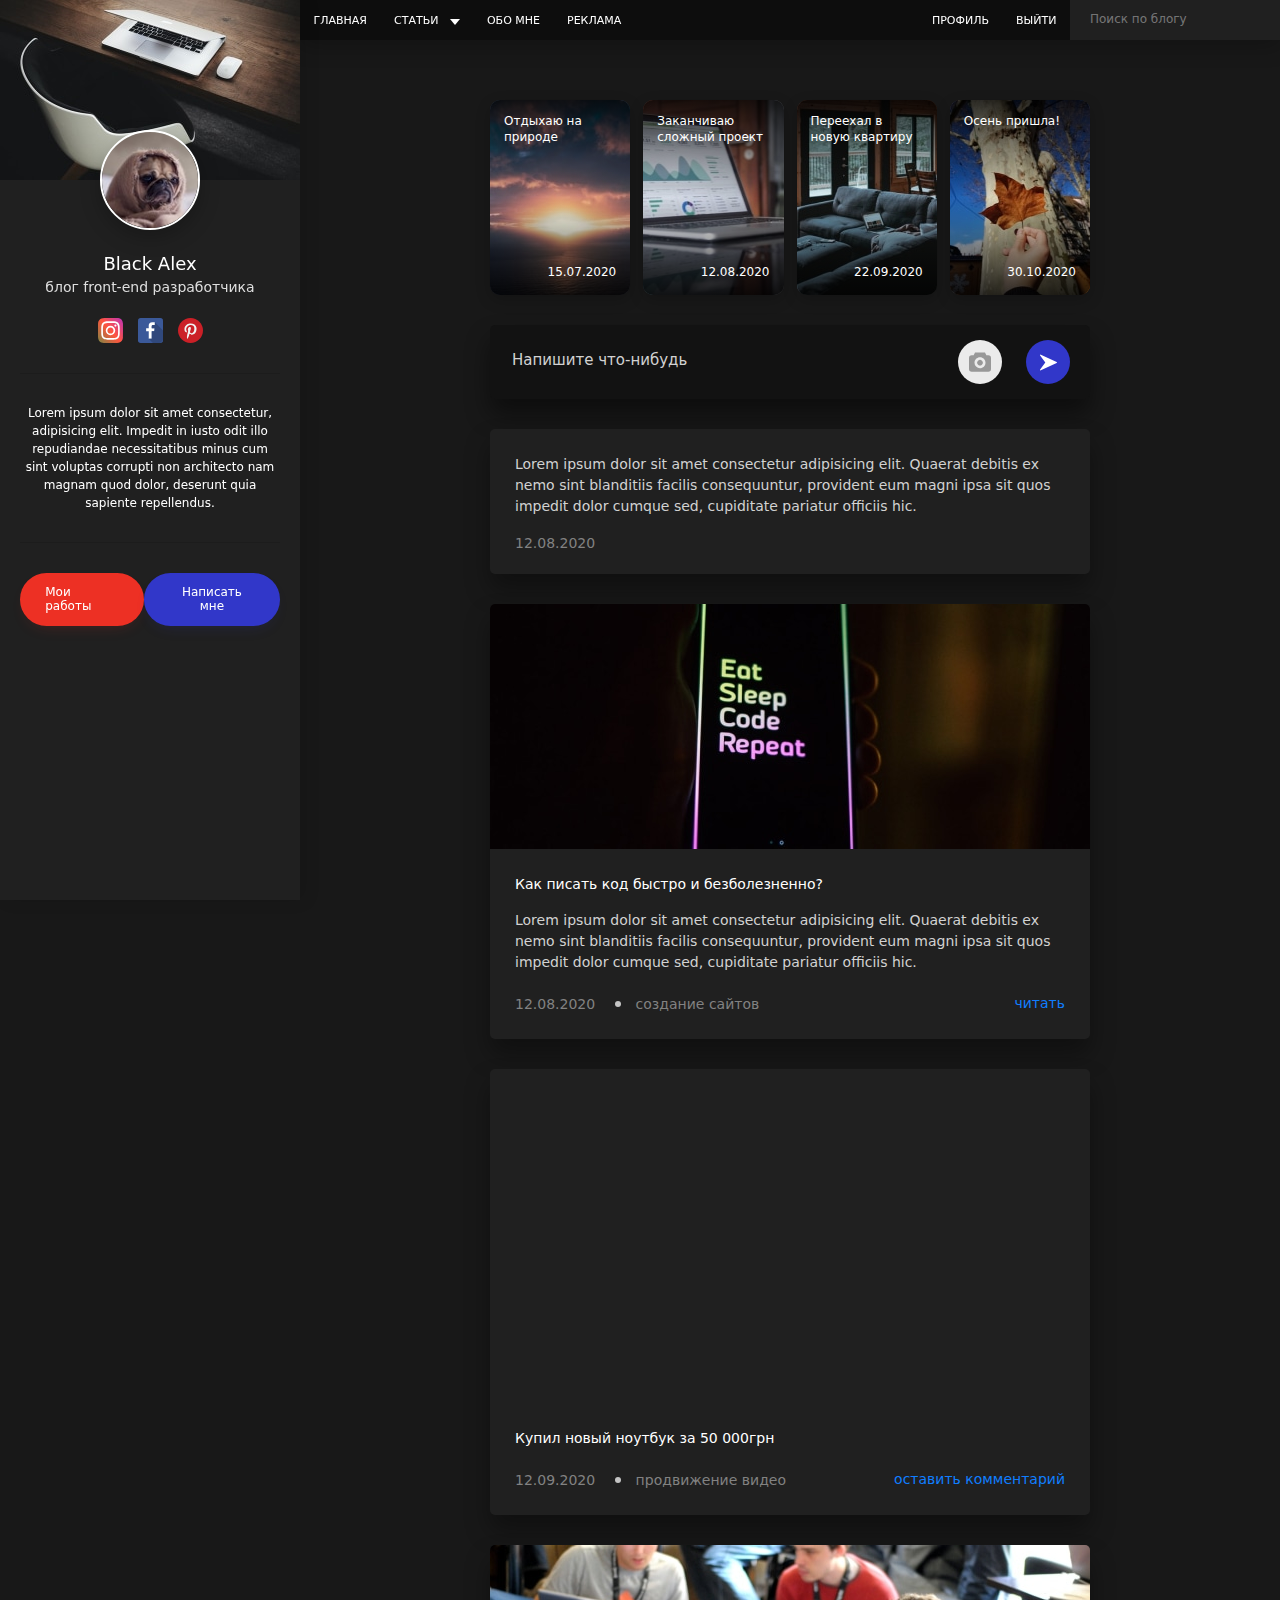
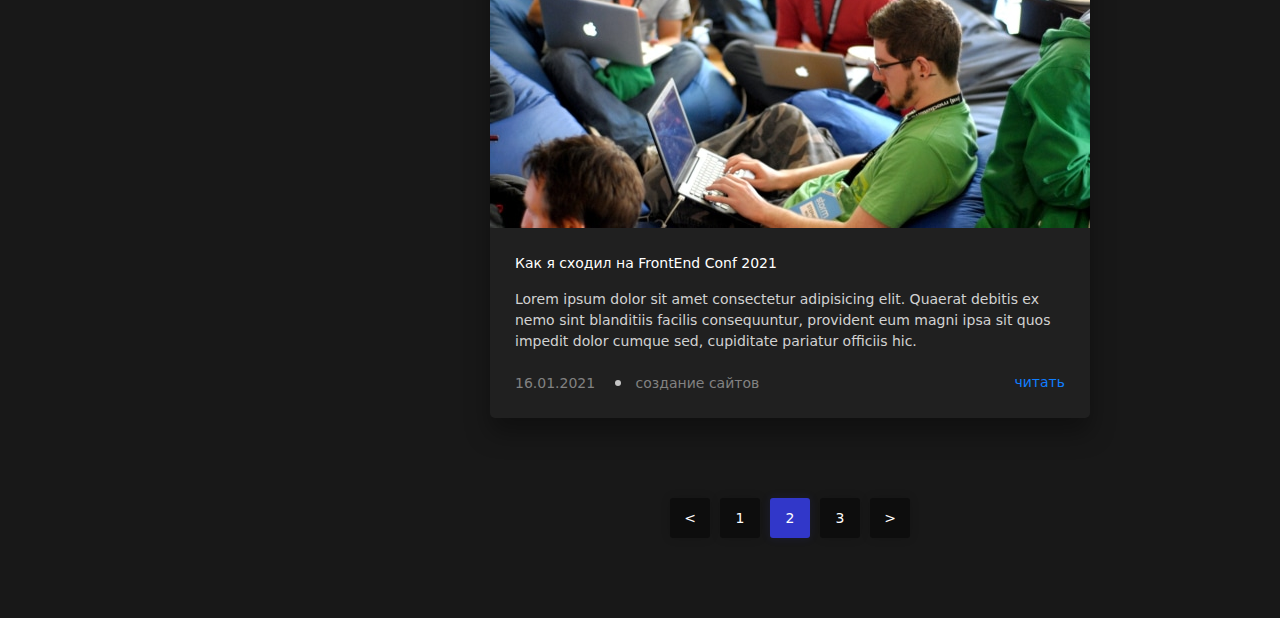
==== index.html @ 2cae20ec "Initial commit" ====
<!DOCTYPE html>
<html lang="ru">

<head>
    <meta charset="UTF-8">
    <link rel="stylesheet" href="assets/css/style.min.css">
    
    <!-- Useful meta tags -->
    <meta http-equiv="x-ua-compatible" content="ie=edge">
    <meta name="viewport" content="width=device-width, initial-scale=1, shrink-to-fit=no">
    <meta name="robots" content="index, follow">
    <meta name="google" content="notranslate">
    <meta name="format-detection" content="telephone=no">
    <meta name="description" content="">
    
    <title>Personal Blog</title>
</head>

<body>

    <div class="page">
        <header class="header">
            <div class="header__left">
                <nav class="nav">
                    <ul class="nav__list">
                        <li class="nav__item">
                            <a class="nav__link" href="index.html">Главная</a>
                        </li>
                        <li class="nav__item">
                            <a class="nav__link has-subnav" href="#!">Статьи</a>
        
                            <ul class="subnav">
                                <li><a class="subnav__link" href="#!">Создание сайтов</a></li>
                                <li><a class="subnav__link" href="#!">Интернет-маркетинг</a></li>
                                <li><a class="subnav__link" href="#!">Продвижение видео</a></li>
                            </ul>
                        </li>
                        <li class="nav__item">
                            <a class="nav__link" href="text/html">Обо мне</a>
                        </li>
                        <li class="nav__item">
                            <a class="nav__link" href="text.html">Реклама</a>
                        </li>
                    </ul>
                </nav>
            </div>
            <div class="header__right">
                <nav class="nav">
                    <ul class="nav__list">
                        <li class="nav__item">
                            <a class="nav__link" href="profile.html">Профиль</a>
                        </li>
                        <li class="nav__item">
                            <a class="nav__link" href="#!">Выйти</a>
                        </li>
                    </ul>
                </nav>
        
                <form class="search" action="./search.html" method="get">
                    <input class="search__input" type="text" placeholder="Поиск по блогу">
                </form>
            </div>
        </header>
        <aside class="sidebar">
        
            <div class="sidebar__header">
                <img src="./assets/images/sidebar-header.jpg" alt="sidebar-header">
            </div>
        
            <div class="sidebar__content">
                <div class="profile">
                    <img class="profile__avatar" src="./assets/images/avatar.jpg" alt="">
                    <div class="profile__name">Black Alex</div>
                    <div class="profile__prof">блог front-end разработчика</div>
        
                    <ul class="social">
                        <li class="social__item">
                            <a class="social__link" href="#!">
                                <img src="./assets/images/instagram.svg" alt="instagram">
                            </a>
                        </li>
                        <li class="social__item">
                            <a class="social__link" href="#!">
                                <img src="./assets/images/facebook.svg" alt="facebook">
                            </a>
                        </li>
                        <li class="social__item">
                            <a class="social__link" href="#!">
                                <img src="./assets/images/pinterest.svg" alt="pinterest">
                            </a>
                        </li>
                    </ul>
                    <div class="profile__text">
                        <p>
                            Lorem ipsum dolor sit amet consectetur, adipisicing elit.
                            Impedit in iusto odit illo repudiandae necessitatibus minus cum
                            sint voluptas corrupti non architecto nam magnam quod dolor, deserunt
                            quia sapiente repellendus.
                        </p>
                    </div>
                </div>
            </div>
        
            <div class="sidebar__footer">
                <a class="btn btn--red" href="works.html">Мои работы</a>
                <button class="btn btn--blue" type="button">Написать мне</button>
            </div>
        </aside>
        <main class="main">
            <div class="container">
                
                <div class="stories">
                    <div class="stories__item">
                        <img class="stories__preview" src="./assets/images/stories/1.jpg" alt="stories">
                        <div class="stories__title">Отдыхаю на природе</div>
                        <time class="stories__date" datetime="2020-07-15 16:10">15.07.2020</time>
                    </div>
                    <div class="stories__item">
                        <img class="stories__preview" src="./assets/images/stories/2.jpg" alt="stories">
                        <div class="stories__title">Заканчиваю сложный проект</div>
                        <time class="stories__date" datetime="2020-08-12 15:15">12.08.2020</time>
                    </div>
                    <div class="stories__item">
                        <img class="stories__preview" src="./assets/images/stories/3.jpg" alt="stories">
                        <div class="stories__title">Переехал в новую квартиру</div>
                        <time class="stories__date" datetime="2020-09-22 17:26">22.09.2020</time>
                    </div>
                    <div class="stories__item">
                        <img class="stories__preview" src="./assets/images/stories/4.jpg" alt="stories">
                        <div class="stories__title">Осень пришла!</div>
                        <time class="stories__date" datetime="2020-10-30 12:00">30.10.2020</time>
                    </div>
                </div>
                
                <div class="add-post">
                    <form class="add-post__form" action="/" method="post">
                        <textarea class="add-post__textarea" name="post-text" placeholder="Напишите что-нибудь"></textarea>
                
                        <div class="add-post__form-actions">
                            <label class="add-post__file" for="add-post-file">
                                <input type="file" id="add-post-file">
                            </label>
                            <button class="add-post__send" type="submit">
                                <img src="./assets/images/send.svg" alt="Отправить">
                            </button>
                        </div>
                
                    </form>
                </div>
                
                <div class="post">
                    <div class="post__content">
                        <p class="post__description">
                            Lorem ipsum dolor sit amet consectetur adipisicing elit. Quaerat debitis ex nemo
                            sint blanditiis facilis consequuntur, provident eum magni ipsa sit quos impedit dolor
                            cumque sed, cupiditate pariatur officiis hic.
                        </p>
                    </div>
                
                    <div class="post__footer">
                        <ul class="post__data">
                            <li class="post__data-item">
                                <time datetime="2020-08-12 15:53">
                                    12.08.2020
                                </time>
                            </li>
                        </ul>
                    </div>
                </div>
                
                <article class="post">
                    <div class="post__header post__header--preview">
                        <a href="post.html">
                            <img class="post__preview" src="./assets/images/post-2.jpg" alt="Как писать код быстро и безболезненно?">
                        </a>
                    </div>
                    <div class="post__content">
                        <h2 class="post__title">
                            <a href="post.html">
                                Как писать код быстро и безболезненно?
                            </a>
                        </h2>
                        <p class="post__description">
                            Lorem ipsum dolor sit amet consectetur adipisicing elit. Quaerat debitis ex nemo
                            sint blanditiis facilis consequuntur, provident eum magni ipsa sit quos impedit dolor
                            cumque sed, cupiditate pariatur officiis hic.
                        </p>
                    </div>
                
                    <div class="post__footer">
                        <ul class="post__data">
                            <li class="post__data-item">
                                <time datetime="2020-08-12 15:53">
                                    12.08.2020
                                </time>
                            </li>
                            <li class="post__data-item">
                                <a href="#!">
                                    создание сайтов
                                </a>
                            </li>
                        </ul>
                        <a href="post.html" class="post__read">читать</a>
                    </div>
                </article>
                
                <article class="post">
                    <div class="post__header">
                
                        <div class="embed">
                            <iframe src="https://www.youtube.com/embed/mQfIu8WMwYc" frameborder="0"
                                allow="accelerometer; autoplay; clipboard-write; encrypted-media; gyroscope; picture-in-picture"
                                allowfullscreen></iframe>
                        </div>
                
                    </div>
                    <div class="post__content">
                        <h2 class="post__title">
                            <a href="post.html">
                                Купил новый ноутбук за 50 000грн
                            </a>
                        </h2>
                    </div>
                
                    <div class="post__footer">
                        <ul class="post__data">
                            <li class="post__data-item">
                                <time datetime="2020-09-12 15:53">
                                    12.09.2020
                                </time>
                            </li>
                            <li class="post__data-item">
                                <a href="#!">
                                    продвижение видео
                                </a>
                            </li>
                        </ul>
                        <a href="#!" class="post__read">оставить комментарий</a>
                    </div>
                </article>
                
                <article class="post">
                    <div class="post__header post__header--preview">
                        <a href="post.html">
                            <img class="post__preview" src="./assets/images/post-4.jpg" alt="Как я сходил на FrontEnd Conf 2021">
                        </a>
                    </div>
                    <div class="post__content">
                        <h2 class="post__title">
                            <a href="post.html">
                                Как я сходил на FrontEnd Conf 2021
                            </a>
                        </h2>
                        <p class="post__description">
                            Lorem ipsum dolor sit amet consectetur adipisicing elit. Quaerat debitis ex nemo
                            sint blanditiis facilis consequuntur, provident eum magni ipsa sit quos impedit dolor
                            cumque sed, cupiditate pariatur officiis hic.
                        </p>
                    </div>
                
                    <div class="post__footer">
                        <ul class="post__data">
                            <li class="post__data-item">
                                <time datetime="2021-01-16 15:53">
                                    16.01.2021
                                </time>
                            </li>
                            <li class="post__data-item">
                                <a href="#!">
                                    создание сайтов
                                </a>
                            </li>
                        </ul>
                        <a href="post.html" class="post__read">читать</a>
                    </div>
                </article>
                
                <ul class="pagination">
                    <li class="pagination__item">
                        <a class="pagination__link" href="#!">&lt;</a>
                    </li>
                    <li class="pagination__item">
                        <a class="pagination__link" href="#!">1</a>
                    </li>
                    <li class="pagination__item">
                        <a class="pagination__link active" href="#!">2</a>
                    </li>
                    <li class="pagination__item">
                        <a class="pagination__link" href="#!">3</a>
                    </li>
                    <li class="pagination__item">
                        <a class="pagination__link" href="#!">&gt;</a>
                    </li>
                </ul>
            </div>

        </main>
    </div>


    <script src="assets/js/app.js"></script>
</body>

</html>
---- assets/css/style.min.css ----
/* http://meyerweb.com/eric/tools/css/reset/
   v2.0-modified | 20110126
   License: none (public domain)
*/
html, body, div, span, applet, object, iframe,
h1, h2, h3, h4, h5, h6, p, blockquote, pre,
a, abbr, acronym, address, big, cite, code,
del, dfn, em, img, ins, kbd, q, s, samp,
small, strike, strong, sub, sup, tt, var,
b, u, i, center,
dl, dt, dd, ol, ul, li,
fieldset, form, label, legend,
table, caption, tbody, tfoot, thead, tr, th, td,
article, aside, canvas, details, embed,
figure, figcaption, footer, header, hgroup,
menu, nav, output, ruby, section, summary,
time, mark, audio, video {
  margin: 0;
  padding: 0;
  border: 0;
  font-size: 100%;
  font: inherit;
  vertical-align: baseline; }

/* make sure to set some focus styles for accessibility */
:focus {
  outline: 0; }

/* HTML5 display-role reset for older browsers */
article, aside, details, figcaption, figure,
footer, header, hgroup, menu, nav, section {
  display: block; }

body {
  line-height: 1; }

ol, ul {
  list-style: none; }

blockquote, q {
  quotes: none; }

blockquote:before, blockquote:after,
q:before, q:after {
  content: '';
  content: none; }

table {
  border-collapse: collapse;
  border-spacing: 0; }

input[type=search]::-webkit-search-cancel-button,
input[type=search]::-webkit-search-decoration,
input[type=search]::-webkit-search-results-button,
input[type=search]::-webkit-search-results-decoration {
  -webkit-appearance: none;
  -moz-appearance: none; }

input[type=search] {
  -webkit-appearance: none;
  -moz-appearance: none;
  -webkit-box-sizing: content-box;
  -moz-box-sizing: content-box;
  box-sizing: content-box; }

textarea {
  overflow: auto;
  vertical-align: top;
  resize: vertical; }

/**
 * Correct `inline-block` display not defined in IE 6/7/8/9 and Firefox 3.
 */
audio,
canvas,
video {
  display: inline-block;
  *display: inline;
  *zoom: 1;
  max-width: 100%; }

/**
 * Prevent modern browsers from displaying `audio` without controls.
 * Remove excess height in iOS 5 devices.
 */
audio:not([controls]) {
  display: none;
  height: 0; }

/**
 * Address styling not present in IE 7/8/9, Firefox 3, and Safari 4.
 * Known issue: no IE 6 support.
 */
[hidden] {
  display: none; }

/**
 * 1. Correct text resizing oddly in IE 6/7 when body `font-size` is set using
 *    `em` units.
 * 2. Prevent iOS text size adjust after orientation change, without disabling
 *    user zoom.
 */
html {
  font-size: 100%;
  /* 1 */
  -webkit-text-size-adjust: 100%;
  /* 2 */
  -ms-text-size-adjust: 100%;
  /* 2 */ }

/**
 * Address `outline` inconsistency between Chrome and other browsers.
 */
a:focus {
  outline: thin dotted; }

/**
 * Improve readability when focused and also mouse hovered in all browsers.
 */
a:active,
a:hover {
  outline: 0; }

/**
 * 1. Remove border when inside `a` element in IE 6/7/8/9 and Firefox 3.
 * 2. Improve image quality when scaled in IE 7.
 */
img {
  border: 0;
  /* 1 */
  -ms-interpolation-mode: bicubic;
  /* 2 */ }

/**
 * Address margin not present in IE 6/7/8/9, Safari 5, and Opera 11.
 */
figure {
  margin: 0; }

/**
 * Correct margin displayed oddly in IE 6/7.
 */
form {
  margin: 0; }

/**
 * Define consistent border, margin, and padding.
 */
fieldset {
  border: 1px solid #c0c0c0;
  margin: 0 2px;
  padding: 0.35em 0.625em 0.75em; }

/**
 * 1. Correct color not being inherited in IE 6/7/8/9.
 * 2. Correct text not wrapping in Firefox 3.
 * 3. Correct alignment displayed oddly in IE 6/7.
 */
legend {
  border: 0;
  /* 1 */
  padding: 0;
  white-space: normal;
  /* 2 */
  *margin-left: -7px;
  /* 3 */ }

/**
 * 1. Correct font size not being inherited in all browsers.
 * 2. Address margins set differently in IE 6/7, Firefox 3+, Safari 5,
 *    and Chrome.
 * 3. Improve appearance and consistency in all browsers.
 */
button,
input,
select,
textarea {
  font-size: 100%;
  /* 1 */
  margin: 0;
  /* 2 */
  vertical-align: baseline;
  /* 3 */
  *vertical-align: middle;
  /* 3 */ }

/**
 * Address Firefox 3+ setting `line-height` on `input` using `!important` in
 * the UA stylesheet.
 */
button,
input {
  line-height: normal; }

/**
 * Address inconsistent `text-transform` inheritance for `button` and `select`.
 * All other form control elements do not inherit `text-transform` values.
 * Correct `button` style inheritance in Chrome, Safari 5+, and IE 6+.
 * Correct `select` style inheritance in Firefox 4+ and Opera.
 */
button,
select {
  text-transform: none; }

/**
 * 1. Avoid the WebKit bug in Android 4.0.* where (2) destroys native `audio`
 *    and `video` controls.
 * 2. Correct inability to style clickable `input` types in iOS.
 * 3. Improve usability and consistency of cursor style between image-type
 *    `input` and others.
 * 4. Remove inner spacing in IE 7 without affecting normal text inputs.
 *    Known issue: inner spacing remains in IE 6.
 */
button,
html input[type="button"],
input[type="reset"],
input[type="submit"] {
  -webkit-appearance: button;
  /* 2 */
  cursor: pointer;
  /* 3 */
  *overflow: visible;
  /* 4 */ }

/**
 * Re-set default cursor for disabled elements.
 */
button[disabled],
html input[disabled] {
  cursor: default; }

/**
 * 1. Address box sizing set to content-box in IE 8/9.
 * 2. Remove excess padding in IE 8/9.
 * 3. Remove excess padding in IE 7.
 *    Known issue: excess padding remains in IE 6.
 */
input[type="checkbox"],
input[type="radio"] {
  box-sizing: border-box;
  /* 1 */
  padding: 0;
  /* 2 */
  *height: 13px;
  /* 3 */
  *width: 13px;
  /* 3 */ }

/**
 * 1. Address `appearance` set to `searchfield` in Safari 5 and Chrome.
 * 2. Address `box-sizing` set to `border-box` in Safari 5 and Chrome
 *    (include `-moz` to future-proof).
 */
input[type="search"] {
  -webkit-appearance: textfield;
  /* 1 */
  -moz-box-sizing: content-box;
  -webkit-box-sizing: content-box;
  /* 2 */
  box-sizing: content-box; }

/**
 * Remove inner padding and search cancel button in Safari 5 and Chrome
 * on OS X.
 */
input[type="search"]::-webkit-search-cancel-button,
input[type="search"]::-webkit-search-decoration {
  -webkit-appearance: none; }

/**
 * Remove inner padding and border in Firefox 3+.
 */
button::-moz-focus-inner,
input::-moz-focus-inner {
  border: 0;
  padding: 0; }

/**
 * 1. Remove default vertical scrollbar in IE 6/7/8/9.
 * 2. Improve readability and alignment in all browsers.
 */
textarea {
  overflow: auto;
  /* 1 */
  vertical-align: top;
  /* 2 */ }

/**
 * Remove most spacing between table cells.
 */
table {
  border-collapse: collapse;
  border-spacing: 0; }

html,
button,
input,
select,
textarea {
  color: #222; }

::-moz-selection {
  background: #b3d4fc;
  text-shadow: none; }

::selection {
  background: #b3d4fc;
  text-shadow: none; }

img {
  vertical-align: middle; }

fieldset {
  border: 0;
  margin: 0;
  padding: 0; }

textarea {
  resize: vertical; }

.chromeframe {
  margin: 0.2em 0;
  background: #ccc;
  color: #000;
  padding: 0.2em 0; }

html {
  font-size: 62.5%; }

body {
  background-color: #181818;
  line-height: 1.5;
  font-family: system-ui, -apple-system, "Segoe UI", Roboto, "Helvetica Neue", Arial, "Noto Sans", "Liberation Sans", sans-serif, "Apple Color Emoji", "Segoe UI Emoji", "Segoe UI Symbol", "Noto Color Emoji";
  font-size: 1.4rem;
  color: #fff; }

*,
*:before,
*:after {
  box-sizing: border-box; }

a {
  text-decoration: none; }
  a:hover {
    text-decoration: underline; }

/*  Blocks   */
.page {
  display: flex;
  flex-direction: column;
  justify-content: center;
  min-height: 100vh;
  overflow: hidden; }

.page__title {
  margin-bottom: 3rem;
  font-size: 2.1rem;
  columns: #fff; }
  .page__title--center {
    text-align: center; }

.header {
  display: flex;
  width: calc(100% - 300px);
  background-color: #0D0D0D;
  box-shadow: 0 5px 22px rgba(0, 0, 0, 0.25);
  position: fixed;
  top: 0;
  right: 0;
  z-index: 1000; }

.header__left {
  width: 60%; }

.header__right {
  width: 40%;
  display: flex;
  justify-content: flex-end; }

.nav__list {
  display: flex; }

.nav__item {
  position: relative; }
  .nav__item:hover .nav__link {
    background-color: #3137C9;
    text-decoration: none; }
  .nav__item:hover > .subnav {
    display: block; }

.nav__link {
  display: block;
  padding: 1.35rem;
  font-size: 1.1rem;
  line-height: 1.2;
  color: #fff;
  text-transform: uppercase;
  text-decoration: none;
  transition: background-color .2s linear; }
  .nav__link.has-subnav {
    position: relative;
    padding-right: 3.5rem; }
    .nav__link.has-subnav:after {
      content: "";
      display: block;
      margin-top: 2px;
      border-style: solid;
      border-width: 6px 5px 0 5px;
      border-color: #fff transparent transparent transparent;
      position: absolute;
      top: 50%;
      right: 1.35rem;
      transform: translateY(-50%); }

.subnav {
  display: none;
  width: 16.5rem;
  background-color: #3137C9;
  position: absolute;
  padding: .5rem 0;
  border-radius: 0 0 5px 5px;
  box-shadow: 0 6px 8px rgba(0, 0, 0, 0.2);
  top: 100%;
  left: 0; }

.subnav__link {
  display: block;
  color: #fff;
  font-size: 1.2rem;
  padding: .45rem 1.2rem;
  text-decoration: none;
  transition: background-color .2s linear; }
  .subnav__link:hover {
    background-color: #2c31b4;
    text-decoration: none; }

.search {
  width: 100%;
  max-width: 21rem;
  background-color: #202020; }

.search__input {
  display: block;
  width: 100%;
  padding: 1.2rem 2rem;
  background: transparent;
  border: none;
  font-family: inherit;
  font-size: 1.2rem;
  color: #fff; }
  .search__input::placeholder {
    color: rgba(255, 255, 255, 0.4); }

.sidebar {
  width: 300px;
  height: 100%;
  background-color: #202020;
  box-shadow: 5px 0 15px rgba(5, 5, 5, 0.1);
  position: fixed;
  top: 0;
  left: 0;
  z-index: 1000; }

.sidebar_header {
  height: 180px;
  background-color: #121212; }
  .sidebar_header img {
    display: block;
    width: 100%;
    height: 100%;
    object-fit: cover; }

.sidebar__content {
  padding: 0 2rem;
  margin-top: -5rem; }

.sidebar__footer {
  display: flex;
  justify-content: space-between;
  padding: 0 2rem; }

.main {
  padding: 10rem 0 8rem 300px; }

.container {
  max-width: 70rem;
  margin: 0 auto;
  padding-left: 5rem;
  padding-right: 5rem; }

.profile__avatar {
  display: block;
  width: 10rem;
  height: 10rem;
  margin: 0 auto 2rem;
  position: relative;
  border: 2px solid #fff;
  box-shadow: 0 7px 20px rgba(0, 0, 0, 0.25);
  border-radius: 50%; }

.profile__name {
  font-size: 1.8rem;
  text-align: center; }

.profile__prof {
  margin-bottom: 2rem;
  font-size: 1.4rem;
  font-weight: 300;
  text-align: center;
  color: #DEDEDE; }

.profile__text {
  padding: 3rem 0;
  margin: 3rem 0;
  font-size: 1.2rem;
  text-align: center;
  border-top: 1px solid #1C1C1C;
  border-bottom: 1px solid #1C1C1C; }

.social {
  display: flex;
  justify-content: center; }

.social__item {
  margin: 0 0.75rem; }

.social__link img {
  width: 25px;
  height: 25px; }

.btn {
  display: inline-block;
  vertical-align: top;
  padding: 1.12em 2.1em;
  font-family: inherit;
  background: #121212;
  border: none;
  cursor: pointer;
  border-radius: 3em;
  font-size: 1.2rem;
  line-height: 1.1;
  font-weight: 500;
  color: #fff;
  text-decoration: none;
  transition: background-color .2s liner; }
  .btn:hover {
    text-decoration: none; }
  .btn--red {
    background-color: #ED3024;
    box-shadow: 0 7px 17px -10px rgba(237, 48, 36, 0.3); }
    .btn--red:hover {
      background-color: #e51f13; }
  .btn--blue {
    background-color: #3137C9;
    box-shadow: 0 7px 17px -10px rgba(49, 55, 201, 0.3); }
    .btn--blue:hover {
      background-color: #2c31b4; }
  .btn--rounded {
    border-radius: .41em; }
  .btn--sm {
    padding: .7em 1.25em; }

.stories {
  display: grid;
  grid-template-columns: 1fr 1fr 1fr 1fr;
  grid-column-gap: 13px;
  grid-template-rows: 195px;
  margin-bottom: 3rem; }

.stories__item {
  border-radius: 10px;
  position: relative;
  overflow: hidden;
  box-shadow: 0 5px 15px rgba(0, 0, 0, 0.2);
  cursor: pointer; }
  .stories__item:after {
    content: "";
    display: block;
    width: 100%;
    height: 100%;
    background-image: linear-gradient(to bottom, rgba(0, 0, 0, 0.8), rgba(0, 0, 0, 0) 50%, rgba(0, 0, 0, 0.8));
    position: absolute;
    top: 0;
    left: 0;
    z-index: 2; }
  .stories__item:hover .stories__preview {
    transform: scale(1.3);
    transition-duration: 5s; }

.stories__preview {
  display: block;
  width: 100%;
  height: 100%;
  object-fit: cover;
  position: absolute;
  top: 0;
  left: 0;
  z-index: 1;
  transition: transform 1s linear; }

.stories__title,
.stories__date {
  width: 100%;
  padding: 1.4rem;
  line-height: 1.3;
  font-size: 1.2rem;
  color: #fff;
  position: absolute;
  z-index: 3; }

.stories__title {
  top: 0;
  left: 0; }

.stories__date {
  right: 0;
  bottom: 0;
  text-align: right; }

.add-post {
  padding: 1.5rem 2rem;
  margin-bottom: 3rem;
  box-shadow: 0 15px 25px rgba(0, 0, 0, 0.45);
  background-color: #121212;
  border-radius: 5px; }

.add-post__form {
  display: flex;
  align-items: center; }

.add-post__textarea {
  display: block;
  width: 80%;
  height: 2.6rem;
  border: none;
  background: transparent;
  resize: none;
  font-family: inherit;
  font-size: 1.5rem;
  color: #fff; }
  .add-post__textarea::placeholder {
    color: #D2D2D2; }

.add-post__file,
.add-post__send {
  display: block;
  width: 4.4rem;
  height: 4.4rem;
  border-radius: 50%;
  border: none;
  cursor: pointer;
  transition: background-color .2s linear; }

.add-post__file {
  background: #EBEBEB url("../images/add-photo.svg") center no-repeat; }
  .add-post__file input {
    display: none; }
  .add-post__filehover {
    background-color: #dedede; }

.add-post__send {
  background-color: #3137C9; }
  .add-post__sendhover {
    background-color: #2c31b4; }

.add-post__form-actions {
  width: 20%;
  display: flex;
  justify-content: space-between; }

.post {
  margin-bottom: 3rem;
  padding: 2.5rem;
  background-color: #202020;
  box-shadow: 0 15px 25px rgba(0, 0, 0, 0.35);
  border-radius: 5px;
  overflow: hidden; }

.post__header {
  margin: 0 0 2.5rem; }
  .post__header--preview {
    margin: -2.5rem -2.5rem 2.5rem; }

.post__preview {
  display: block;
  max-width: 100%;
  height: auto; }

.post__content {
  margin-bottom: 2rem; }

.post__title {
  margin-bottom: 1.5rem;
  font-style: 1.8rem;
  color: #fff;
  font-weight: 500; }
  .post__title a {
    color: inherit; }
  .post__title--mb0 {
    margin-bottom: 0; }

.post__text {
  page-break-inside: 1rem;
  font-size: 1.4rem;
  color: #fff;
  border-bottom: 1px solid #1c1c1c; }
  .post__text h2,
  .post__text h3,
  .post__text h4,
  .post__text h5,
  .post__text h6 {
    margin-bottom: 2rem;
    font-weight: 700; }
  .post__text h2 {
    font-size: 1.5em; }
  .post__text h3 {
    font-size: 1.25em; }
  .post__text h4 {
    font-size: 1.15em; }
  .post__text h5,
  .post__text h6 {
    font-size: 1em; }
  .post__text ul,
  .post__text ol {
    margin-bottom: 2rem; }
  .post__text ol {
    list-style: decimal;
    list-style-position: inside; }
  .post__text table {
    margin-bottom: 2rem;
    width: 100%; }
  .post__text img {
    display: block;
    max-width: 100%;
    height: auto; }
  .post__text a {
    color: #3137C9; }
  .post__text p {
    margin-bottom: 2rem; }

.post__subtitle {
  margin-top: 3rem;
  margin-bottom: 2rem;
  font-size: 1.6rem;
  color: #fff;
  font-weight: 500; }

.post__description {
  font-size: 1.4rem;
  color: #D2D2D2; }

.post__footer {
  display: flex;
  justify-content: space-between;
  align-items: center; }

.post__data {
  display: flex;
  color: #828282;
  line-height: 1.2rem; }
  .post__data a {
    color: inherit; }

.post__data-item:not(:last-child):after {
  content: "";
  display: inline-block;
  margin: 0 1.5rem;
  position: relative;
  top: -2px;
  width: 6px;
  height: 6px;
  border-radius: 50%;
  background-color: #C4C4C4; }

.post__read {
  font-size: 1.4rem;
  color: #107EFF;
  text-decoration: none; }
  .post__read:hover {
    text-decoration: underline; }

.post__actions {
  display: flex;
  justify-content: space-between;
  margin-bottom: 1.5rem;
  font-size: 1.2rem;
  color: #fff; }
  .post__actions a {
    color: inherit;
    opacity: 0.6;
    transition: opacity .2s linear; }
    .post__actions a:hover {
      opacity: 1; }

.post__actions-icon {
  margin-left: .5rem; }

.embed,
.fr-video {
  display: block;
  position: relative;
  overflow: hidden; }
  .embed:before,
  .fr-video:before {
    content: "";
    display: block;
    padding-top: 56.25%; }
  .embed iframe,
  .embed video,
  .embed object,
  .embed embed,
  .fr-video iframe,
  .fr-video video,
  .fr-video object,
  .fr-video embed {
    position: absolute;
    top: 0;
    left: 0;
    width: 100%;
    height: 100%;
    z-index: 1; }

.pagination {
  display: flex;
  justify-content: center;
  margin-top: 8rem; }

.pagination__item {
  margin: 0 .5rem; }

.pagination__link {
  display: block;
  width: 40px;
  height: 40px;
  background-color: #0D0D0D;
  border-radius: 3px;
  text-align: center;
  line-height: 4rem;
  color: #fff;
  font-size: 1.4rem;
  text-decoration: none;
  box-shadow: 0 0 10px rgba(0, 0, 0, 0.15);
  transition: background-color .2s linear; }
  .pagination__link:hover {
    background-color: #121212; }
  .pagination__link.active {
    background-color: #3137C9;
    box-shadow: 0 0 10px rgba(49, 55, 201, 0.15); }

.related {
  padding-bottom: .5rem;
  border-bottom: 1px solid #1c1c1c; }

.related__list {
  display: flex;
  flex-wrap: wrap; }

.related__list-item {
  width: 50%;
  margin-bottom: 2.5rem;
  padding: 0 5px; }

.related__list-title {
  font-size: 1.4rem;
  color: #F3EBA2;
  font-weight: 500;
  text-overflow: ellipsis;
  overflow: hidden;
  white-space: nowrap; }
  .related__list-title a {
    color: inherit; }

.related__list-date {
  font-size: 1.2rem;
  color: #828282; }

.comments {
  margin-top: 5rem; }

.comments__item {
  margin-bottom: 3rem; }
  .comments__item > .comments {
    padding-left: 3rem;
    margin-top: 3rem; }

.comments__header {
  display: flex;
  margin-bottom: 1.5rem; }

.comments__avatar {
  width: 3rem;
  height: 3rem;
  border-radius: 50%; }

.comments__author {
  font-size: 1.2rem;
  flex-grow: 1;
  padding-left: 1.5rem;
  line-height: 1.4; }

.comments__name {
  color: #fff;
  font-weight: 500; }

.comments__pubdate {
  color: #757575; }

.comments__text {
  margin-bottom: 1rem;
  line-height: 1.3;
  font-size: 1.2rem;
  color: #fff; }

.comments__reply {
  padding: 0;
  background: none;
  border: none;
  cursor: pointer;
  font-family: inherit;
  line-height: 1.1;
  font-size: 1.2rem;
  color: #3137C9; }
  .comments__reply:hover {
    text-decoration: underline; }

.form--auth {
  max-width: 28rem;
  margin: 0 auto; }

.form__group {
  margin-bottom: 1.5rem;
  position: relative; }
  .form__group--md {
    margin-bottom: 2.5rem; }

.form__control {
  display: block;
  width: 100%;
  padding: .5rem 0 .75rem;
  background: none;
  border: none;
  border-bottom: 1px solid #3F3F3F;
  border-radius: 0;
  box-shadow: none;
  font-family: inherit;
  font-size: 1.4rem;
  color: #fff; }
  .form__control::placeholder {
    color: rgba(255, 255, 255, 0.2); }
  .form__control:focus + .form__line {
    width: 100%; }
  .form__control--textarea {
    height: 30px;
    overflow: hidden;
    resize: none; }

.form__line {
  width: 0%;
  height: 1px;
  background-color: #3137C9;
  position: absolute;
  left: 0;
  bottom: 0;
  z-index: 1;
  transition: width .2s linear; }

.form__footer--center {
  text-align: center; }

.form__footer-list {
  display: flex;
  justify-content: center;
  font-size: 1.2rem;
  line-height: 1.2; }
  .form__footer-list li {
    margin: 0 .5rem; }
  .form__footer-list a {
    color: #fff; }

.work {
  display: flex;
  margin-bottom: 3rem;
  background-color: #202020;
  box-shadow: 0 15px 25px rgba(0, 0, 0, 0.35);
  border-radius: 5px;
  overflow: hidden; }

.work__preview {
  width: 31rem; }
  .work__preview img {
    display: block;
    width: 100%;
    height: 100%;
    object-fit: cover; }

.work__content {
  display: flex;
  flex-direction: column;
  padding: 2.4rem;
  max-width: 29rem; }

.work__title {
  margin-bottom: 3rem;
  font-size: 2.4rem;
  color: #fff;
  font-weight: 500; }
  .work__title a {
    color: inherit; }

.work__description {
  margin-bottom: 3rem;
  font-size: 1.6rem;
  line-height: 1.68;
  font-weight: 300;
  color: #D2D2D2; }

.work__footer {
  margin-top: auto;
  text-align: right; }

.tags {
  display: flex;
  flex-wrap: wrap;
  margin-bottom: 3rem; }

.tags__item {
  margin-right: 1rem;
  margin-bottom: 1rem;
  font-size: 1.1rem;
  padding: .4rem .9rem;
  line-height: 1.3;
  color: #fff;
  font-weight: 500;
  background-color: #EA8C1E;
  border-radius: 3px;
  text-align: center; }

.cabinet {
  display: flex; }

.cabinet__form {
  width: 34rem; }

.cabinet__avatar {
  flex-grow: 1;
  padding-left: 11rem; }
  .cabinet__avatar img {
    display: block;
    margin-bottom: 1.5rem; }

.cabinet__file {
  font-size: 1.4rem;
  color: #3137C9;
  text-decoration: underline;
  cursor: pointer; }
  .cabinet__file input {
    display: none; }
  .cabinet__file:hover {
    text-decoration: none; }
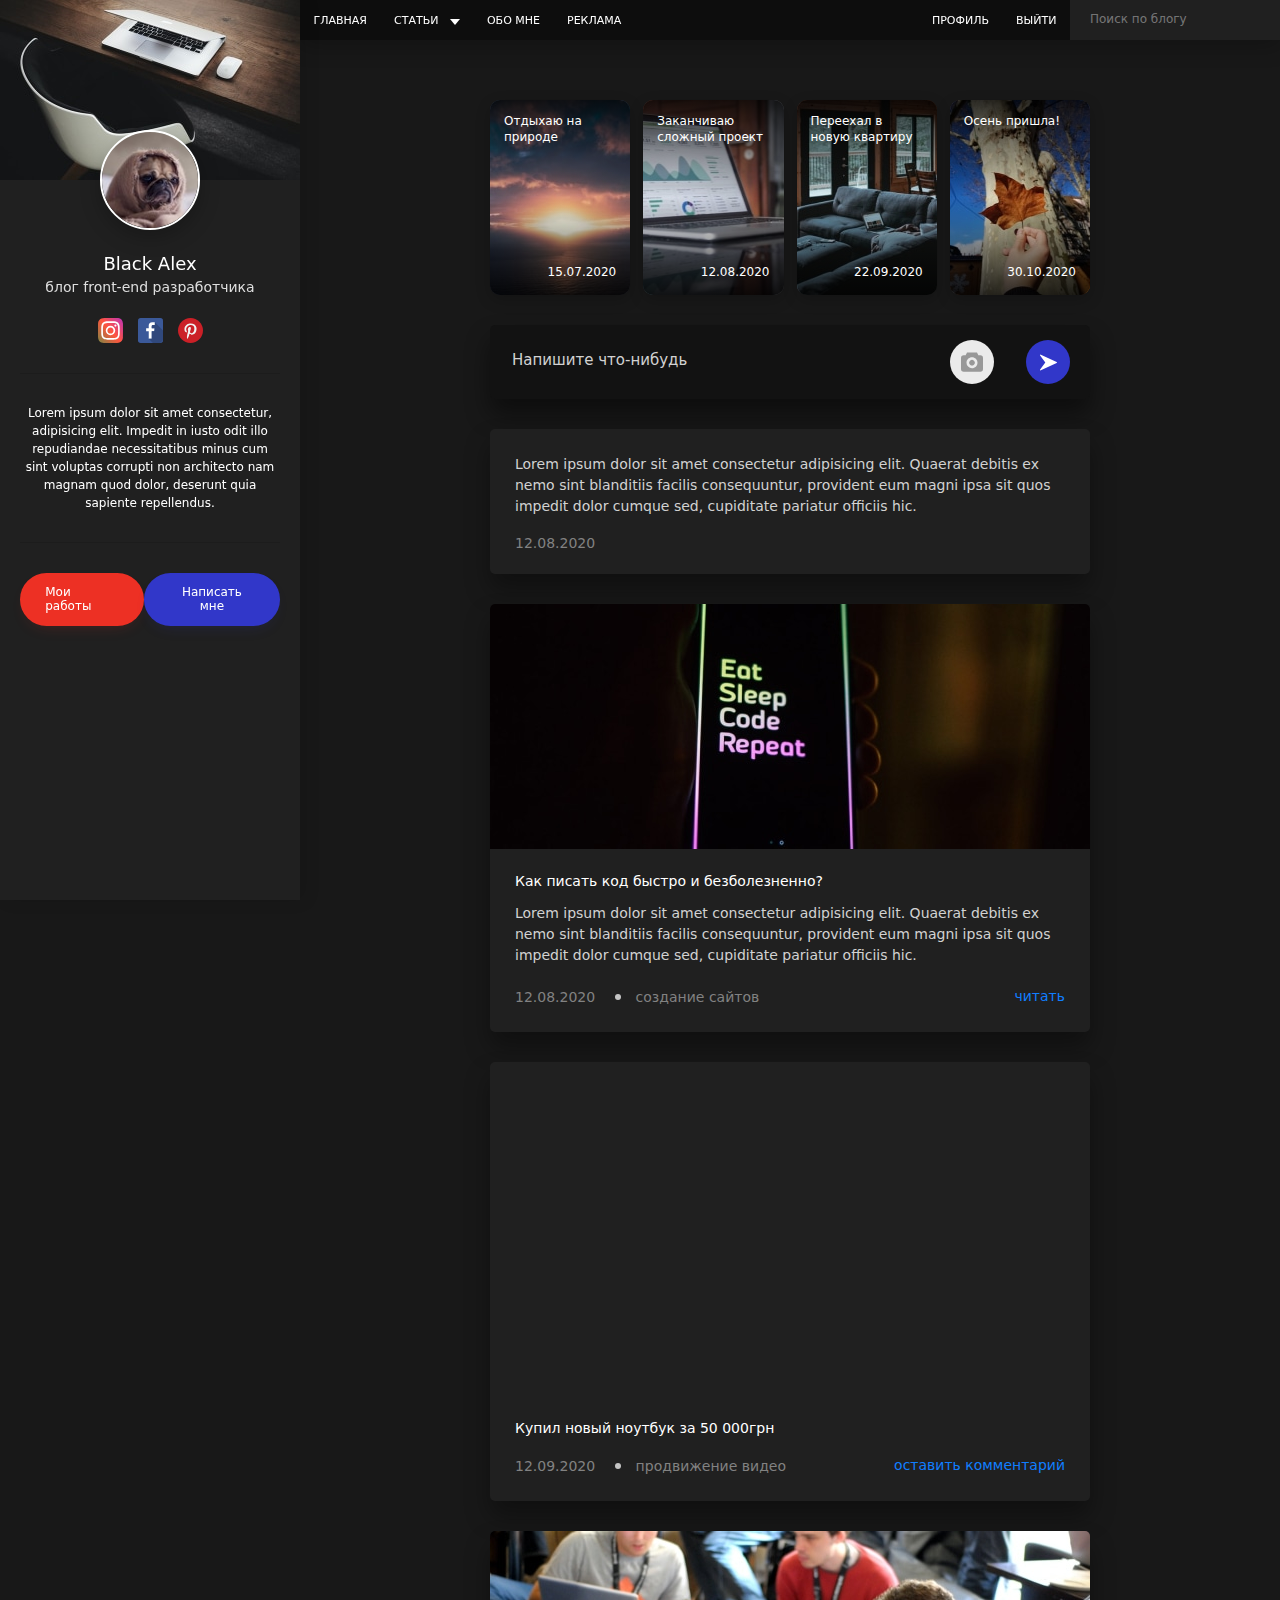
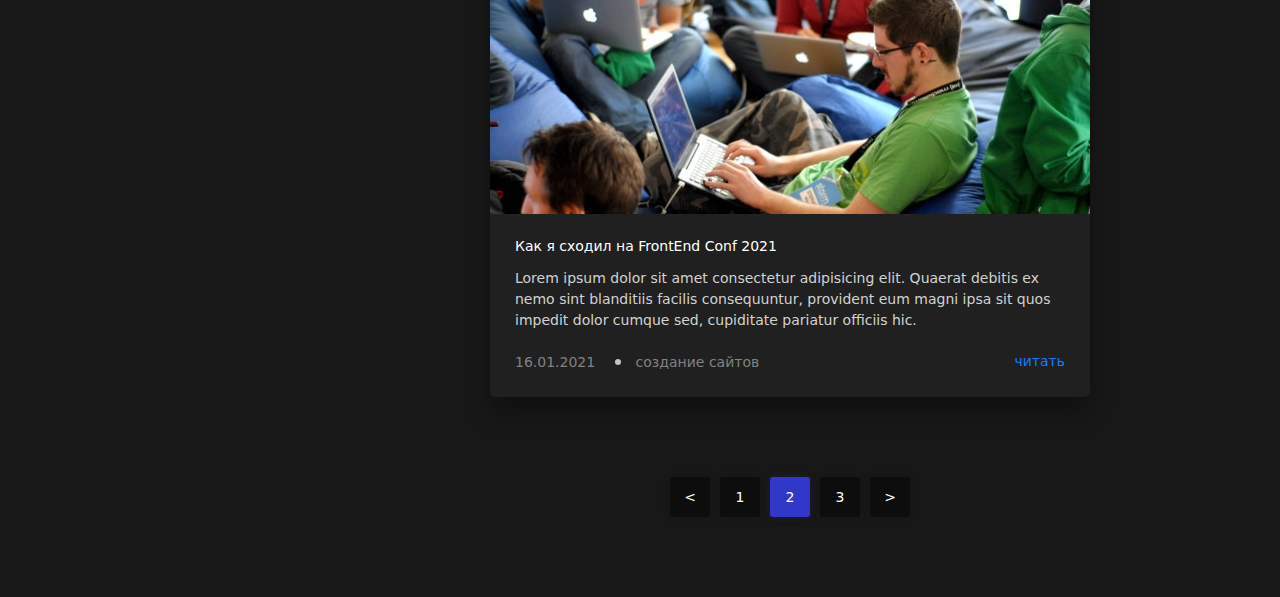
==== commit 8de95b28: "add mobile" ====
--- a/index.html
+++ b/index.html
@@ -30,19 +30,23 @@
                             <a class="nav__link has-subnav" href="#!">Статьи</a>
         
                             <ul class="subnav">
-                                <li><a class="subnav__link" href="#!">Создание сайтов</a></li>
-                                <li><a class="subnav__link" href="#!">Интернет-маркетинг</a></li>
-                                <li><a class="subnav__link" href="#!">Продвижение видео</a></li>
+                                <li><a class="subnav__link" href="text.html">Создание сайтов</a></li>
+                                <li><a class="subnav__link" href="text.html">Интернет-маркетинг</a></li>
+                                <li><a class="subnav__link" href="text.html">Продвижение видео</a></li>
                             </ul>
                         </li>
                         <li class="nav__item">
-                            <a class="nav__link" href="text/html">Обо мне</a>
+                            <a class="nav__link" href="text.html">Обо мне</a>
                         </li>
                         <li class="nav__item">
                             <a class="nav__link" href="text.html">Реклама</a>
                         </li>
                     </ul>
                 </nav>
+        
+                <button class="burger" type="button">
+                    <span>Открыть</span>
+                </button>
             </div>
             <div class="header__right">
                 <nav class="nav">
@@ -51,7 +55,7 @@
                             <a class="nav__link" href="profile.html">Профиль</a>
                         </li>
                         <li class="nav__item">
-                            <a class="nav__link" href="#!">Выйти</a>
+                            <a class="nav__link" href="signin.html">Выйти</a>
                         </li>
                     </ul>
                 </nav>
@@ -69,9 +73,12 @@
         
             <div class="sidebar__content">
                 <div class="profile">
+        
                     <img class="profile__avatar" src="./assets/images/avatar.jpg" alt="">
-                    <div class="profile__name">Black Alex</div>
-                    <div class="profile__prof">блог front-end разработчика</div>
+                    <div class="profile__header">
+                        <div class="profile__name">Black Alex</div>
+                        <div class="profile__prof">блог front-end разработчика</div>
+                    </div>
         
                     <ul class="social">
                         <li class="social__item">
@@ -99,6 +106,34 @@
                         </p>
                     </div>
                 </div>
+                <nav class="nav nav--mobile">
+                    <ul class="nav__list">
+                        <li class="nav__item">
+                            <a class="nav__link" href="index.html">Главная</a>
+                        </li>
+                        <li class="nav__item">
+                            <a class="nav__link has-subnav" href="#!">Статьи</a>
+        
+                            <ul class="subnav">
+                                <li><a class="subnav__link" href="text.html">Создание сайтов</a></li>
+                                <li><a class="subnav__link" href="text.html">Интернет-маркетинг</a></li>
+                                <li><a class="subnav__link" href="text.html">Продвижение видео</a></li>
+                            </ul>
+                        </li>
+                        <li class="nav__item">
+                            <a class="nav__link" href="text.html">Обо мне</a>
+                        </li>
+                        <li class="nav__item">
+                            <a class="nav__link" href="text.html">Реклама</a>
+                        </li>
+                        <li class="nav__item">
+                            <a class="nav__link" href="profile.html">Профиль</a>
+                        </li>
+                        <li class="nav__item">
+                            <a class="nav__link" href="signin.html">Выйти</a>
+                        </li>
+                    </ul>
+                </nav>
             </div>
         
             <div class="sidebar__footer">
@@ -141,7 +176,7 @@
                                 <input type="file" id="add-post-file">
                             </label>
                             <button class="add-post__send" type="submit">
-                                <img src="./assets/images/send.svg" alt="Отправить">
+                                Отправить
                             </button>
                         </div>
                 
@@ -297,7 +332,9 @@
         </main>
     </div>
 
-
+    <div class="modal">
+        <video class="modal__video" src="" poster="https://placehold.it/420x580"></video>
+    </div>
     <script src="assets/js/app.js"></script>
 </body>
 
--- a/assets/css/style.min.css
+++ b/assets/css/style.min.css
@@ -345,6 +345,8 @@
  "Noto Color Emoji";
   font-size: 1.4rem;
   color: #fff; }
+  body.no-scroll, body.show-sidebar {
+    overflow: hidden; }
 
 *,
 *:before,
@@ -363,6 +365,19 @@
   justify-content: center;
   min-height: 100vh;
   overflow: hidden; }
+  @media screen and (max-width: 991px) {
+    .show-sidebar .page {
+      position: relative; }
+      .show-sidebar .page:after {
+        content: "";
+        display: block;
+        width: 100%;
+        height: 100%;
+        background-color: rgba(0, 0, 0, 0.8);
+        position: absolute;
+        top: 0;
+        left: 0;
+        z-index: 100; } }
 
 .page__title {
   margin-bottom: 3rem;
@@ -380,17 +395,83 @@
   top: 0;
   right: 0;
   z-index: 1000; }
+  @media screen and (max-width: 991px) {
+    .header {
+      width: 100%; } }
 
 .header__left {
   width: 60%; }
+  @media screen and (max-width: 991px) {
+    .header__left {
+      width: 40%; } }
 
 .header__right {
   width: 40%;
   display: flex;
   justify-content: flex-end; }
+  @media screen and (max-width: 991px) {
+    .header__right {
+      width: 60%; } }
+
+.burger {
+  display: none;
+  width: 3rem;
+  height: 2rem;
+  position: absolute;
+  background: none;
+  border: none;
+  font-size: 0;
+  color: transparent;
+  padding: 0;
+  top: 50%;
+  left: 1.5rem;
+  transform: translateY(-50%); }
+  .burger:before, .burger:after,
+  .burger span {
+    display: block;
+    position: absolute;
+    width: 100%;
+    height: 2px;
+    left: 0;
+    background-color: #fff; }
+  .burger:before, .burger:after {
+    content: "";
+    transition: transform .2s linear; }
+  .burger:before {
+    top: 0; }
+  .burger:after {
+    bottom: 0; }
+  .burger span {
+    top: 50%;
+    transform: translateY(-50%);
+    transition: opacity .2s linear; }
+  .show-sidebar .burger span {
+    opacity: 0; }
+  .show-sidebar .burger:before, .show-sidebar .burger:after {
+    top: 50%; }
+  .show-sidebar .burger:before {
+    transform: rotate(45deg); }
+  .show-sidebar .burger:after {
+    transform: rotate(-45deg); }
+  @media screen and (max-width: 991px) {
+    .burger {
+      display: block; } }
+
+.nav--mobile {
+  display: none;
+  margin: 3rem 0; }
+
+@media screen and (max-width: 991px) {
+  .nav {
+    display: none; }
+    .nav--mobile {
+      display: block; } }
 
 .nav__list {
   display: flex; }
+  @media screen and (max-width: 991px) {
+    .nav__list {
+      flex-direction: column; } }
 
 .nav__item {
   position: relative; }
@@ -399,6 +480,9 @@
     text-decoration: none; }
   .nav__item:hover > .subnav {
     display: block; }
+  @media screen and (max-width: 991px) {
+    .nav__item:hover .nav__link {
+      background: none; } }
 
 .nav__link {
   display: block;
@@ -423,6 +507,11 @@
       top: 50%;
       right: 1.35rem;
       transform: translateY(-50%); }
+  @media screen and (max-width: 991px) {
+    .nav__link {
+      padding-left: 0;
+      padding-right: 0;
+      font-size: 1.6rem; } }
 
 .subnav {
   display: none;
@@ -434,6 +523,13 @@
   box-shadow: 0 6px 8px rgba(0, 0, 0, 0.2);
   top: 100%;
   left: 0; }
+  @media screen and (max-width: 991px) {
+    .subnav {
+      position: static;
+      width: 100%;
+      padding-left: 1rem;
+      background-color: transparent;
+      box-shadow: none; } }
 
 .subnav__link {
   display: block;
@@ -445,6 +541,13 @@
   .subnav__link:hover {
     background-color: #2c31b4;
     text-decoration: none; }
+  @media screen and (max-width: 991px) {
+    .subnav__link {
+      padding-left: 0;
+      padding-right: 0;
+      font-size: 1.5rem; }
+      .subnav__link:hover {
+        background: none; } }
 
 .search {
   width: 100%;
@@ -462,29 +565,52 @@
   color: #fff; }
   .search__input::placeholder {
     color: rgba(255, 255, 255, 0.4); }
+  @media screen and (max-width: 991px) {
+    .search__input {
+      height: 4rem;
+      font-size: 1.6rem;
+      padding-top: .9rem;
+      padding-bottom: .9rem; } }
 
 .sidebar {
   width: 300px;
-  height: 100%;
+  height: 100vh;
   background-color: #202020;
   box-shadow: 5px 0 15px rgba(5, 5, 5, 0.1);
   position: fixed;
   top: 0;
   left: 0;
   z-index: 1000; }
-
-.sidebar_header {
-  height: 180px;
+  @media screen and (max-width: 991px) {
+    .sidebar {
+      display: flex;
+      flex-direction: column;
+      padding-bottom: 1.5rem;
+      overflow: auto;
+      top: 4rem;
+      height: calc(100vh - 4rem);
+      transform: translateX(-100%);
+      transition: transform .2s linear; }
+      .show-sidebar .sidebar {
+        transform: translateX(0); } }
+
+.sidebar__header {
+  height: 18rem;
   background-color: #121212; }
-  .sidebar_header img {
+  .sidebar__header img {
     display: block;
     width: 100%;
     height: 100%;
     object-fit: cover; }
+  @media screen and (max-width: 991px) {
+    .sidebar__header {
+      height: 10rem; } }
 
 .sidebar__content {
-  padding: 0 2rem;
-  margin-top: -5rem; }
+  padding: 0 2rem; }
+  @media screen and (max-width: 991px) {
+    .sidebar__content {
+      flex-grow: 1; } }
 
 .sidebar__footer {
   display: flex;
@@ -493,12 +619,27 @@
 
 .main {
   padding: 10rem 0 8rem 300px; }
+  @media screen and (max-width: 991px) {
+    .main {
+      padding: 7rem 0 5rem; } }
 
 .container {
   max-width: 70rem;
   margin: 0 auto;
   padding-left: 5rem;
   padding-right: 5rem; }
+  @media screen and (max-width: 575px) {
+    .container {
+      padding-left: 1.5rem;
+      padding-right: 1.5rem; } }
+
+.profile {
+  margin-top: -5rem; }
+  @media screen and (max-width: 991px) {
+    .profile {
+      margin-top: -1rem;
+      position: relative;
+      border-bottom: 1px solid #1C1C1C; } }
 
 .profile__avatar {
   display: block;
@@ -509,17 +650,36 @@
   border: 2px solid #fff;
   box-shadow: 0 7px 20px rgba(0, 0, 0, 0.25);
   border-radius: 50%; }
+  @media screen and (max-width: 991px) {
+    .profile__avatar {
+      width: 6.5rem;
+      height: 6.5rem;
+      margin-left: 0;
+      position: absolute;
+      left: 0; } }
+
+.profile__header {
+  margin-bottom: 2rem;
+  text-align: center; }
+  @media screen and (max-width: 991px) {
+    .profile__header {
+      padding-top: 2rem;
+      padding-left: 8rem;
+      text-align: left; } }
 
 .profile__name {
-  font-size: 1.8rem;
-  text-align: center; }
+  font-size: 1.8rem; }
+  @media screen and (max-width: 991px) {
+    .profile__name {
+      font-size: 1.5rem; } }
 
 .profile__prof {
-  margin-bottom: 2rem;
   font-size: 1.4rem;
   font-weight: 300;
-  text-align: center;
   color: #DEDEDE; }
+  @media screen and (max-width: 991px) {
+    .profile__prof {
+      font-size: 1.2rem; } }
 
 .profile__text {
   padding: 3rem 0;
@@ -528,10 +688,16 @@
   text-align: center;
   border-top: 1px solid #1C1C1C;
   border-bottom: 1px solid #1C1C1C; }
+  @media screen and (max-width: 991px) {
+    .profile__text {
+      display: none; } }
 
 .social {
   display: flex;
   justify-content: center; }
+  @media screen and (max-width: 991px) {
+    .social {
+      display: none; } }
 
 .social__item {
   margin: 0 0.75rem; }
@@ -560,12 +726,12 @@
   .btn--red {
     background-color: #ED3024;
     box-shadow: 0 7px 17px -10px rgba(237, 48, 36, 0.3); }
-    .btn--red:hover {
+    .btn--red:hover, .btn--red:focus {
       background-color: #e51f13; }
   .btn--blue {
     background-color: #3137C9;
     box-shadow: 0 7px 17px -10px rgba(49, 55, 201, 0.3); }
-    .btn--blue:hover {
+    .btn--blue:hover, .btn--blue:focus {
       background-color: #2c31b4; }
   .btn--rounded {
     border-radius: .41em; }
@@ -578,6 +744,10 @@
   grid-column-gap: 13px;
   grid-template-rows: 195px;
   margin-bottom: 3rem; }
+  @media screen and (max-width: 575px) {
+    .stories {
+      grid-template-columns: 140px 140px 140px 140px;
+      overflow: auto; } }
 
 .stories__item {
   border-radius: 10px;
@@ -635,6 +805,18 @@
   box-shadow: 0 15px 25px rgba(0, 0, 0, 0.45);
   background-color: #121212;
   border-radius: 5px; }
+  @media screen and (max-width: 575px) {
+    .add-post {
+      padding: 1.5rem; } }
+
+.add-post__form-actions {
+  width: 12rem;
+  flex-shrink: 0;
+  display: flex;
+  justify-content: space-between; }
+  @media screen and (max-width: 575px) {
+    .add-post__form-actions {
+      width: 9rem; } }
 
 .add-post__form {
   display: flex;
@@ -642,11 +824,12 @@
 
 .add-post__textarea {
   display: block;
-  width: 80%;
+  flex-grow: 1;
   height: 2.6rem;
   border: none;
   background: transparent;
   resize: none;
+  overflow: hidden;
   font-family: inherit;
   font-size: 1.5rem;
   color: #fff; }
@@ -662,23 +845,33 @@
   border: none;
   cursor: pointer;
   transition: background-color .2s linear; }
+  @media screen and (max-width: 575px) {
+    .add-post__file,
+    .add-post__send {
+      width: 3.4rem;
+      height: 3.4rem; } }
 
 .add-post__file {
   background: #EBEBEB url("../images/add-photo.svg") center no-repeat; }
   .add-post__file input {
     display: none; }
-  .add-post__filehover {
+  .add-post__file:hover {
     background-color: #dedede; }
+  @media screen and (max-width: 575px) {
+    .add-post__file {
+      background-size: 18px; } }
 
 .add-post__send {
+  margin-left: 1.5rem;
+  font-size: 0;
+  color: transparent;
+  background: #3137C9 url("../images/send.svg") center no-repeat;
   background-color: #3137C9; }
-  .add-post__sendhover {
+  .add-post__send:hover {
     background-color: #2c31b4; }
-
-.add-post__form-actions {
-  width: 20%;
-  display: flex;
-  justify-content: space-between; }
+  @media screen and (max-width: 575px) {
+    .add-post__send {
+      background-size: 15px; } }
 
 .post {
   margin-bottom: 3rem;
@@ -687,6 +880,9 @@
   box-shadow: 0 15px 25px rgba(0, 0, 0, 0.35);
   border-radius: 5px;
   overflow: hidden; }
+  @media screen and (max-width: 575px) {
+    .post {
+      padding: 1.5rem; } }
 
 .post__header {
   margin: 0 0 2.5rem; }
@@ -704,12 +900,13 @@
 .post__title {
   margin-bottom: 1.5rem;
   font-style: 1.8rem;
+  line-height: 1.4rem;
   color: #fff;
   font-weight: 500; }
   .post__title a {
     color: inherit; }
-  .post__title--mb0 {
-    margin-bottom: 0; }
+  .post__title--open {
+    margin-bottom: 0.75rem; }
 
 .post__text {
   page-break-inside: 1rem;
@@ -765,6 +962,10 @@
   display: flex;
   justify-content: space-between;
   align-items: center; }
+  @media screen and (max-width: 575px) {
+    .post__footer {
+      flex-direction: column;
+      align-items: flex-start; } }
 
 .post__data {
   display: flex;
@@ -772,6 +973,10 @@
   line-height: 1.2rem; }
   .post__data a {
     color: inherit; }
+  @media screen and (max-width: 575px) {
+    .post__data {
+      margin-bottom: 1rem;
+      font-size: 1.2rem; } }
 
 .post__data-item:not(:last-child):after {
   content: "";
@@ -836,6 +1041,9 @@
   display: flex;
   justify-content: center;
   margin-top: 8rem; }
+  @media screen and (max-width: 991px) {
+    .pagination {
+      margin-top: 5rem; } }
 
 .pagination__item {
   margin: 0 .5rem; }
@@ -866,11 +1074,17 @@
 .related__list {
   display: flex;
   flex-wrap: wrap; }
+  @media screen and (max-width: 575px) {
+    .related__list {
+      flex-direction: column; } }
 
 .related__list-item {
   width: 50%;
   margin-bottom: 2.5rem;
   padding: 0 5px; }
+  @media screen and (max-width: 575px) {
+    .related__list-item {
+      width: 100%; } }
 
 .related__list-title {
   font-size: 1.4rem;
@@ -894,46 +1108,42 @@
   .comments__item > .comments {
     padding-left: 3rem;
     margin-top: 3rem; }
-
-.comments__header {
-  display: flex;
-  margin-bottom: 1.5rem; }
-
-.comments__avatar {
-  width: 3rem;
-  height: 3rem;
-  border-radius: 50%; }
-
-.comments__author {
-  font-size: 1.2rem;
-  flex-grow: 1;
-  padding-left: 1.5rem;
-  line-height: 1.4; }
-
-.comments__name {
-  color: #fff;
-  font-weight: 500; }
-
-.comments__pubdate {
-  color: #757575; }
-
-.comments__text {
-  margin-bottom: 1rem;
-  line-height: 1.3;
-  font-size: 1.2rem;
-  color: #fff; }
-
-.comments__reply {
-  padding: 0;
-  background: none;
-  border: none;
-  cursor: pointer;
-  font-family: inherit;
-  line-height: 1.1;
-  font-size: 1.2rem;
-  color: #3137C9; }
-  .comments__reply:hover {
-    text-decoration: underline; }
+    @media screen and (max-width: 575px) {
+      .comments__item > .comments {
+        padding-left: 1.5rem; } }
+  .comments__item .comments__header {
+    display: flex;
+    margin-bottom: 1.5rem; }
+  .comments__item .comments__avatar {
+    width: 3rem;
+    height: 3rem;
+    border-radius: 50%; }
+  .comments__item .comments__author {
+    font-size: 1.2rem;
+    flex-grow: 1;
+    padding-left: 1.5rem;
+    line-height: 1.4; }
+  .comments__item .comments__name {
+    color: #fff;
+    font-weight: 500; }
+  .comments__item .comments__pubdate {
+    color: #757575; }
+  .comments__item .comments__text {
+    margin-bottom: 1rem;
+    line-height: 1.3;
+    font-size: 1.2rem;
+    color: #fff; }
+  .comments__item .comments__reply {
+    padding: 0;
+    background: none;
+    border: none;
+    cursor: pointer;
+    font-family: inherit;
+    line-height: 1.1;
+    font-size: 1.2rem;
+    color: #3137C9; }
+    .comments__item .comments__reply:hover {
+      text-decoration: underline; }
 
 .form--auth {
   max-width: 28rem;
@@ -996,6 +1206,9 @@
   box-shadow: 0 15px 25px rgba(0, 0, 0, 0.35);
   border-radius: 5px;
   overflow: hidden; }
+  @media screen and (max-width: 575px) {
+    .work {
+      flex-direction: column; } }
 
 .work__preview {
   width: 31rem; }
@@ -1004,12 +1217,20 @@
     width: 100%;
     height: 100%;
     object-fit: cover; }
+  @media screen and (max-width: 575px) {
+    .work__preview {
+      width: 100%;
+      height: 15rem; } }
 
 .work__content {
   display: flex;
   flex-direction: column;
   padding: 2.4rem;
   max-width: 29rem; }
+  @media screen and (max-width: 575px) {
+    .work__content {
+      max-width: none;
+      padding: 1.5rem; } }
 
 .work__title {
   margin-bottom: 3rem;
@@ -1018,6 +1239,9 @@
   font-weight: 500; }
   .work__title a {
     color: inherit; }
+  @media screen and (max-width: 575px) {
+    .work__title {
+      margin-bottom: 2rem; } }
 
 .work__description {
   margin-bottom: 3rem;
@@ -1025,10 +1249,17 @@
   line-height: 1.68;
   font-weight: 300;
   color: #D2D2D2; }
+  @media screen and (max-width: 575px) {
+    .work__description {
+      margin-bottom: 2rem;
+      font-size: 1.4rem; } }
 
 .work__footer {
   margin-top: auto;
   text-align: right; }
+  @media screen and (max-width: 575px) {
+    .work__footer {
+      text-align: left; } }
 
 .tags {
   display: flex;
@@ -1049,9 +1280,15 @@
 
 .cabinet {
   display: flex; }
+  @media screen and (max-width: 575px) {
+    .cabinet {
+      flex-direction: column; } }
 
 .cabinet__form {
   width: 34rem; }
+  @media screen and (max-width: 575px) {
+    .cabinet__form {
+      order: 2; } }
 
 .cabinet__avatar {
   flex-grow: 1;
@@ -1059,6 +1296,11 @@
   .cabinet__avatar img {
     display: block;
     margin-bottom: 1.5rem; }
+  @media screen and (max-width: 575px) {
+    .cabinet__avatar {
+      order: 1;
+      padding-left: 0;
+      margin-bottom: 2rem; } }
 
 .cabinet__file {
   font-size: 1.4rem;
@@ -1069,3 +1311,56 @@
     display: none; }
   .cabinet__file:hover {
     text-decoration: none; }
+
+.modal {
+  display: none;
+  flex-direction: column;
+  align-items: center;
+  justify-content: center;
+  width: 100%;
+  height: 100%;
+  padding: 1rem;
+  position: fixed;
+  background-color: rgba(0, 0, 0, 0.8);
+  top: 0;
+  left: 0;
+  z-index: 1010; }
+
+.modal__content {
+  max-width: 50rem;
+  width: 100%;
+  position: relative;
+  padding: 8rem;
+  background-color: #202020;
+  border-radius: .5rem; }
+  .modal__content--contact {
+    padding-bottom: 2.5rem; }
+
+.modal__close {
+  padding: 0;
+  background: none;
+  border: none;
+  cursor: pointer;
+  position: absolute;
+  opacity: .5;
+  top: 2rem;
+  right: 2rem;
+  transition: transform .2s linear,+ opacity .2s linear; }
+  .modal__close:hover {
+    transform: rotate(90deg);
+    opacity: 1; }
+
+.modal__footer {
+  display: flex;
+  justify-content: center;
+  margin-top: 4rem;
+  font-size: 1.2rem;
+  color: #B2B2B2; }
+  .modal__footer li {
+    margin: 0 .5rem; }
+  .modal__footer a {
+    color: inherit;
+    text-decoration: underline; }
+    .modal__footer a:hover {
+      text-decoration: none; }
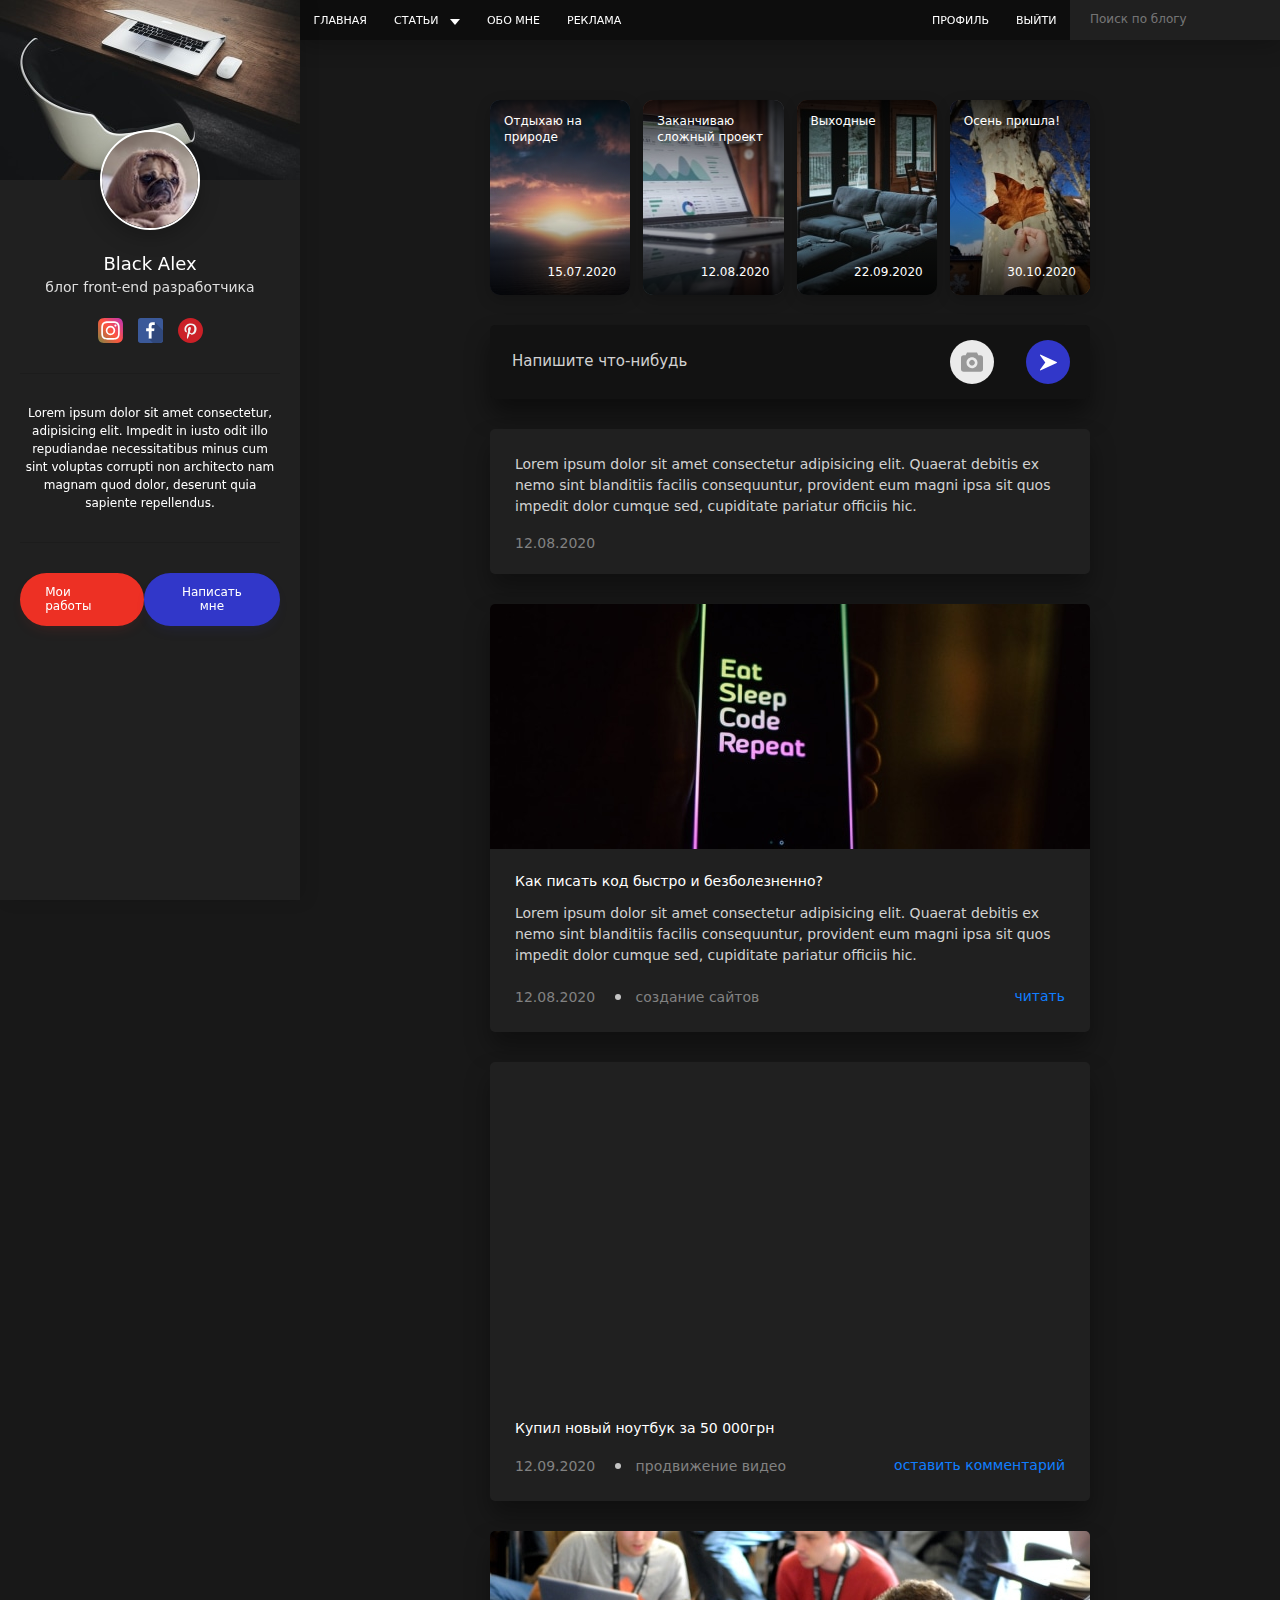
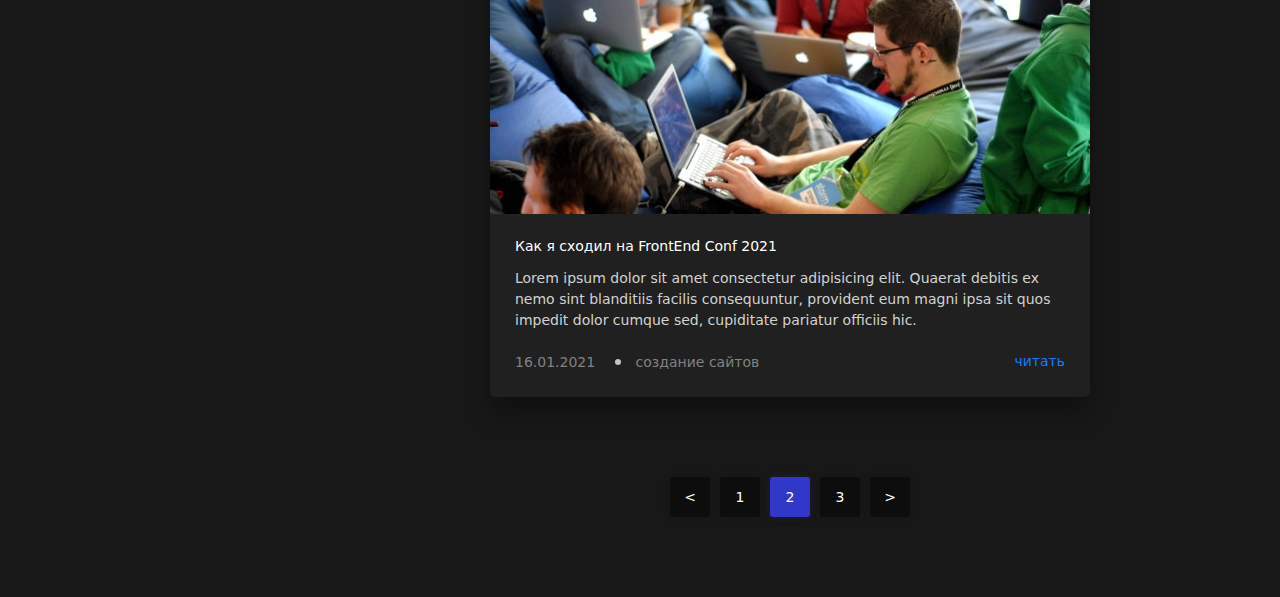
==== commit ea8edc84: "add js" ====
--- a/index.html
+++ b/index.html
@@ -18,7 +18,7 @@
 
 <body>
 
-    <div class="page">
+    <div class="page" id="page">
         <header class="header">
             <div class="header__left">
                 <nav class="nav">
@@ -44,7 +44,7 @@
                     </ul>
                 </nav>
         
-                <button class="burger" type="button">
+                <button class="burger" type="button" id="sidebarToggle">
                     <span>Открыть</span>
                 </button>
             </div>
@@ -65,7 +65,7 @@
                 </form>
             </div>
         </header>
-        <aside class="sidebar">
+        <aside class="sidebar" id="sidebar">
         
             <div class="sidebar__header">
                 <img src="./assets/images/sidebar-header.jpg" alt="sidebar-header">
@@ -138,14 +138,14 @@
         
             <div class="sidebar__footer">
                 <a class="btn btn--red" href="works.html">Мои работы</a>
-                <button class="btn btn--blue" type="button">Написать мне</button>
+                <button class="btn btn--blue" type="button" data-modal="contact-modal">Написать мне</button>
             </div>
         </aside>
         <main class="main">
             <div class="container">
                 
                 <div class="stories">
-                    <div class="stories__item">
+                    <div class="stories__item" data-modal="story-modal">
                         <img class="stories__preview" src="./assets/images/stories/1.jpg" alt="stories">
                         <div class="stories__title">Отдыхаю на природе</div>
                         <time class="stories__date" datetime="2020-07-15 16:10">15.07.2020</time>
@@ -157,7 +157,7 @@
                     </div>
                     <div class="stories__item">
                         <img class="stories__preview" src="./assets/images/stories/3.jpg" alt="stories">
-                        <div class="stories__title">Переехал в новую квартиру</div>
+                        <div class="stories__title">Выходные</div>
                         <time class="stories__date" datetime="2020-09-22 17:26">22.09.2020</time>
                     </div>
                     <div class="stories__item">
@@ -169,7 +169,8 @@
                 
                 <div class="add-post">
                     <form class="add-post__form" action="/" method="post">
-                        <textarea class="add-post__textarea" name="post-text" placeholder="Напишите что-нибудь"></textarea>
+                        <textarea class="add-post__textarea" name="post-text" placeholder="Напишите что-нибудь"
+                            data-autoresize></textarea>
                 
                         <div class="add-post__form-actions">
                             <label class="add-post__file" for="add-post-file">
@@ -332,9 +333,80 @@
         </main>
     </div>
 
-    <div class="modal">
-        <video class="modal__video" src="" poster="https://placehold.it/420x580"></video>
+    <div class="modal" id="story-modal">
+        <div class="modal__content modal__content--story">
+            <video class="modal__video" src="" poster="https://placehold.it/420x580"></video>
+        </div>
+    </div>    <div class="modal" id="contact-modal">
+        <div class="modal__content modal__content--contact">
+    
+            <button class="modal__close" type="button">
+                <img src="./assets/images/close.svg" alt="Закрыть">
+            </button>
+    
+            <form action="/" class="form" method="post">
+    
+                <div class="form__group form__group--md">
+                    <input class="form__control" type="text" placeholder="Ваше имя">
+                    <span class="form__line"></span>
+                </div>
+    
+                <div class="form__group form__group--md">
+                    <input class="form__control" type="email" placeholder="Ваше e-mail">
+                    <span class="form__line"></span>
+                </div>
+    
+                <div class="form__group form__group--md">
+                    <textarea class="form__control form__control--textarea" placeholder="Текст сообщения"></textarea>
+                    <span class="form__line"></span>
+                </div>
+    
+                <div class="form__footer">
+                    <div class="form__group form__group--md">
+                        <button class="btn btn--blue btn--rounded btn--sm" type="submit">Отправить</button>
+                    </div>
+                </div>
+    
+            </form>
+    
+            <ul class="modal__footer">
+                <li>e-mail: <a href="mailto:info@mysite.com.ua">info@mysite.com.ua</a></li>
+                <li>тел: <a href="tel:+380991111111">+38(099)-111-11-11</a></li>
+            </ul>
+    
+        </div>
+    </div>    <div class="modal" id="share-modal">
+        <div class="modal__content">
+    
+            <button class="modal__close" type="button">
+                <img src="./assets/images/close.svg" alt="Закрыть">
+            </button>
+    
+            <ul class="social">
+                <li class="social__item">
+                    <a class="social__link" href="#!">
+                        <img src="./assets/images/share/twitter-share.svg" alt="twitter-share">
+                    </a>
+                </li>
+                <li class="social__item">
+                    <a class="social__link" href="#!">
+                        <img src="./assets/images/share/facebook-share.svg" alt="facebook">
+                    </a>
+                </li>
+                <li class="social__item">
+                    <a class="social__link" href="#!">
+                        <img src="./assets/images/share/pinterest-share.svg" alt="pinterest">
+                    </a>
+                </li>
+                <li class="social__item">
+                    <a class="social__link" href="#!">
+                        <img src="./assets/images/share/copy.svg" alt="copy">
+                    </a>
+                </li>
+            </ul>
+        </div>
     </div>
+
     <script src="assets/js/app.js"></script>
 </body>
 
--- a/assets/css/style.min.css
+++ b/assets/css/style.min.css
@@ -345,8 +345,11 @@
  "Noto Color Emoji";
   font-size: 1.4rem;
   color: #fff; }
-  body.no-scroll, body.show-sidebar {
+  body.no-scroll {
     overflow: hidden; }
+  @media screen and (max-width: 991px) {
+    body.show-sidebar {
+      overflow: hidden; } }
 
 *,
 *:before,
@@ -367,17 +370,7 @@
   overflow: hidden; }
   @media screen and (max-width: 991px) {
     .show-sidebar .page {
-      position: relative; }
-      .show-sidebar .page:after {
-        content: "";
-        display: block;
-        width: 100%;
-        height: 100%;
-        background-color: rgba(0, 0, 0, 0.8);
-        position: absolute;
-        top: 0;
-        left: 0;
-        z-index: 100; } }
+      position: relative; } }
 
 .page__title {
   margin-bottom: 3rem;
@@ -385,6 +378,17 @@
   columns: #fff; }
   .page__title--center {
     text-align: center; }
+
+@media screen and (max-width: 991px) {
+  .page__mask {
+    display: block;
+    width: 100%;
+    height: 100%;
+    background-color: rgba(0, 0, 0, 0.8);
+    position: absolute;
+    top: 0;
+    left: 0;
+    z-index: 100; } }
 
 .header {
   display: flex;
@@ -820,12 +824,12 @@
 
 .add-post__form {
   display: flex;
-  align-items: center; }
+  align-items: flex-end; }
 
 .add-post__textarea {
   display: block;
   flex-grow: 1;
-  height: 2.6rem;
+  height: 3.4rem;
   border: none;
   background: transparent;
   resize: none;
@@ -1172,7 +1176,7 @@
   .form__control:focus + .form__line {
     width: 100%; }
   .form__control--textarea {
-    height: 30px;
+    height: 32px;
     overflow: hidden;
     resize: none; }
 
@@ -1325,6 +1329,8 @@
   top: 0;
   left: 0;
   z-index: 1010; }
+  .modal.show {
+    display: flex; }
 
 .modal__content {
   max-width: 50rem;
@@ -1332,9 +1338,19 @@
   position: relative;
   padding: 8rem;
   background-color: #202020;
-  border-radius: .5rem; }
+  border-radius: .5rem;
+  opacity: 0;
+  transform: translateY(-50px);
+  transition: transform .2s linear,+ opacity .2s linear; }
+  @media screen and (max-width: 991px) {
+    .modal__content {
+      padding: 5rem 3rem 3rem; } }
   .modal__content--contact {
     padding-bottom: 2.5rem; }
+  .modal__content--story {
+    padding: 0;
+    background: none; }
 
 .modal__close {
   padding: 0;
@@ -1364,3 +1380,7 @@
     text-decoration: underline; }
     .modal__footer a:hover {
       text-decoration: none; }
+
+.modal__video {
+  display: block;
+  margin: 0 auto; }
